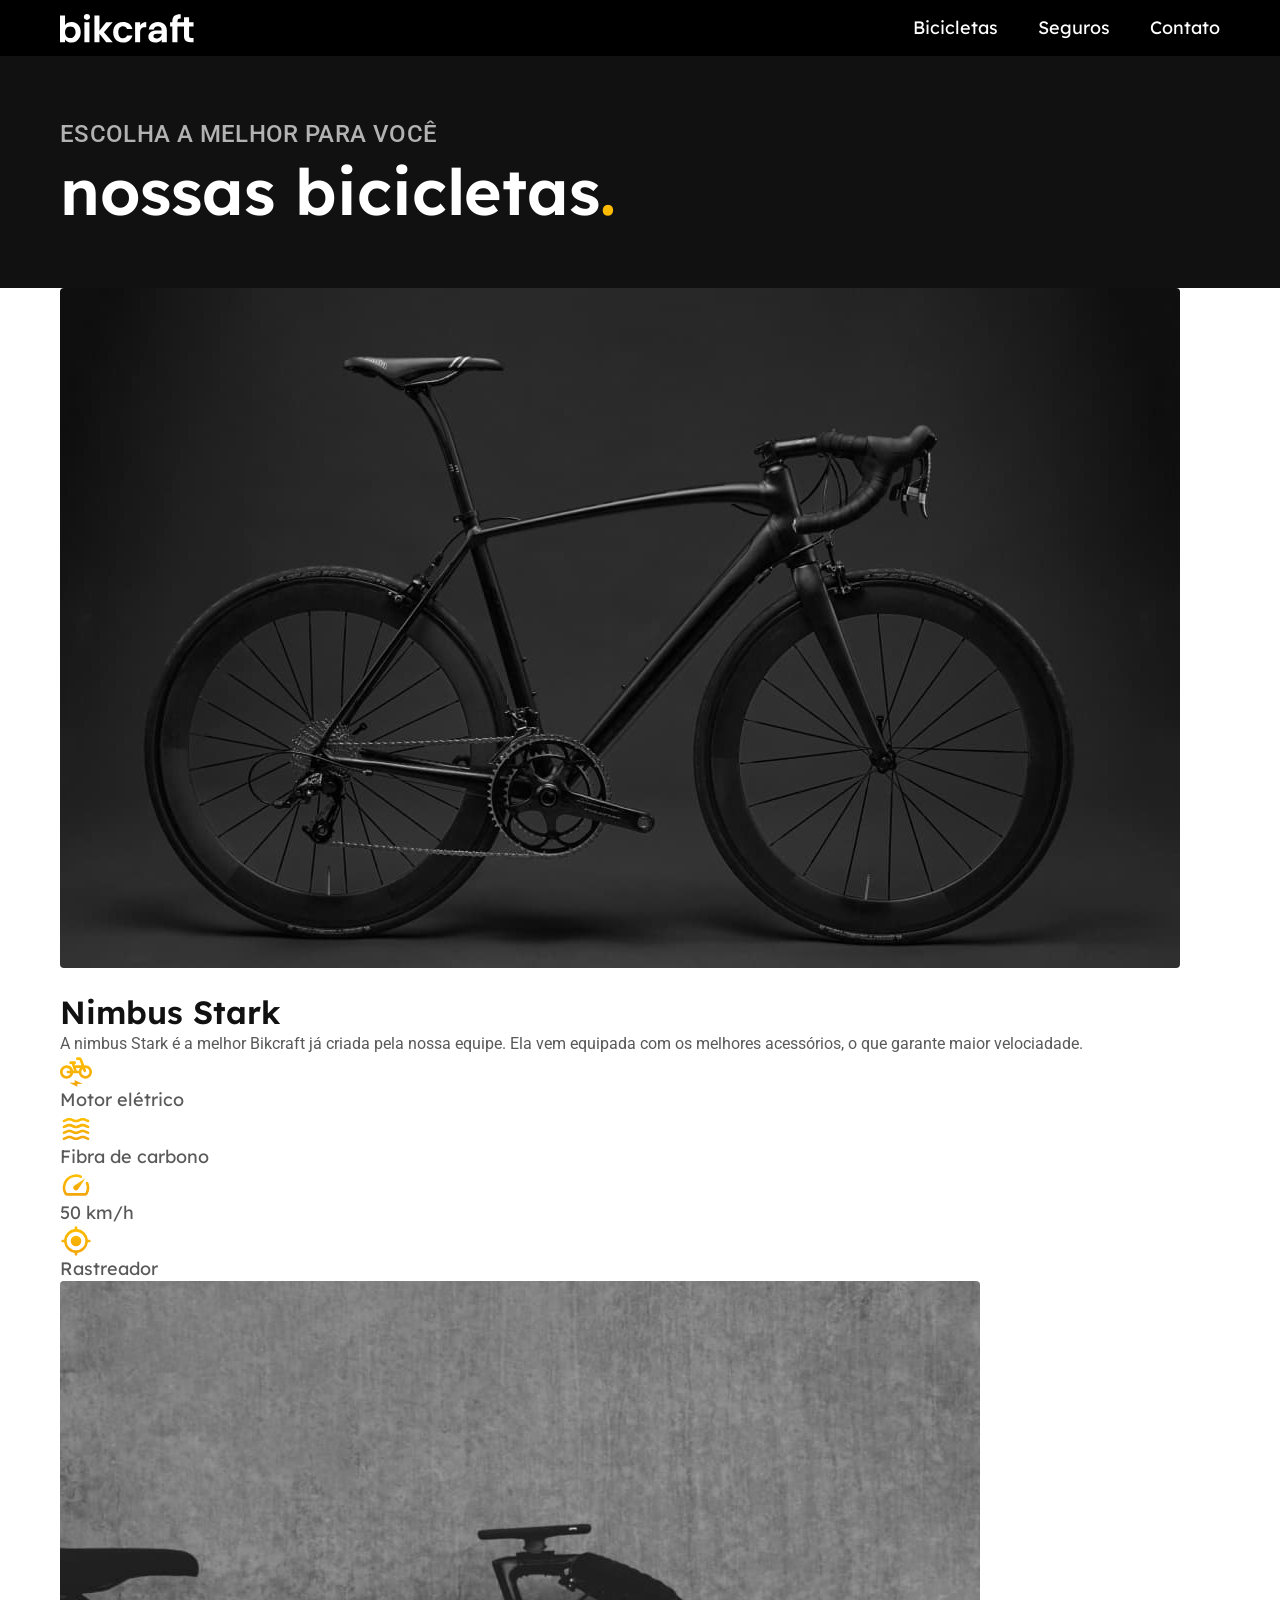
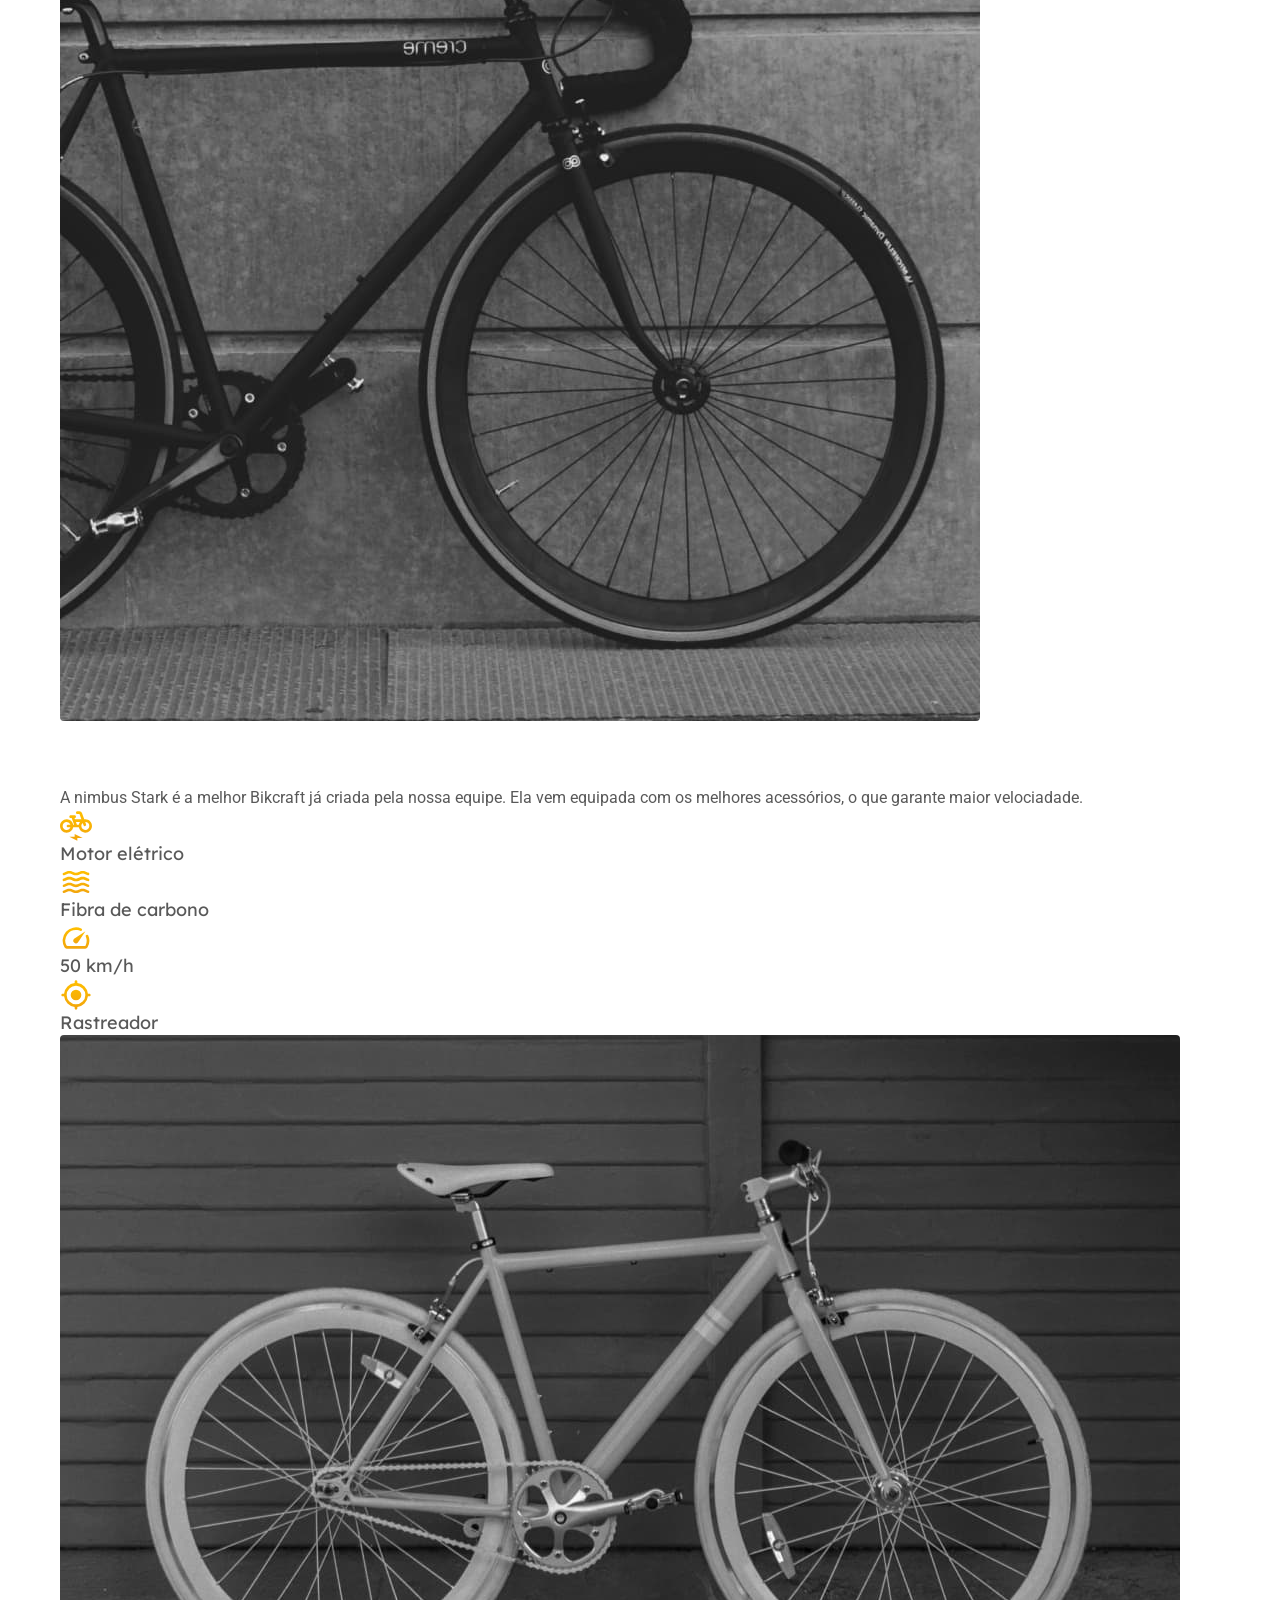
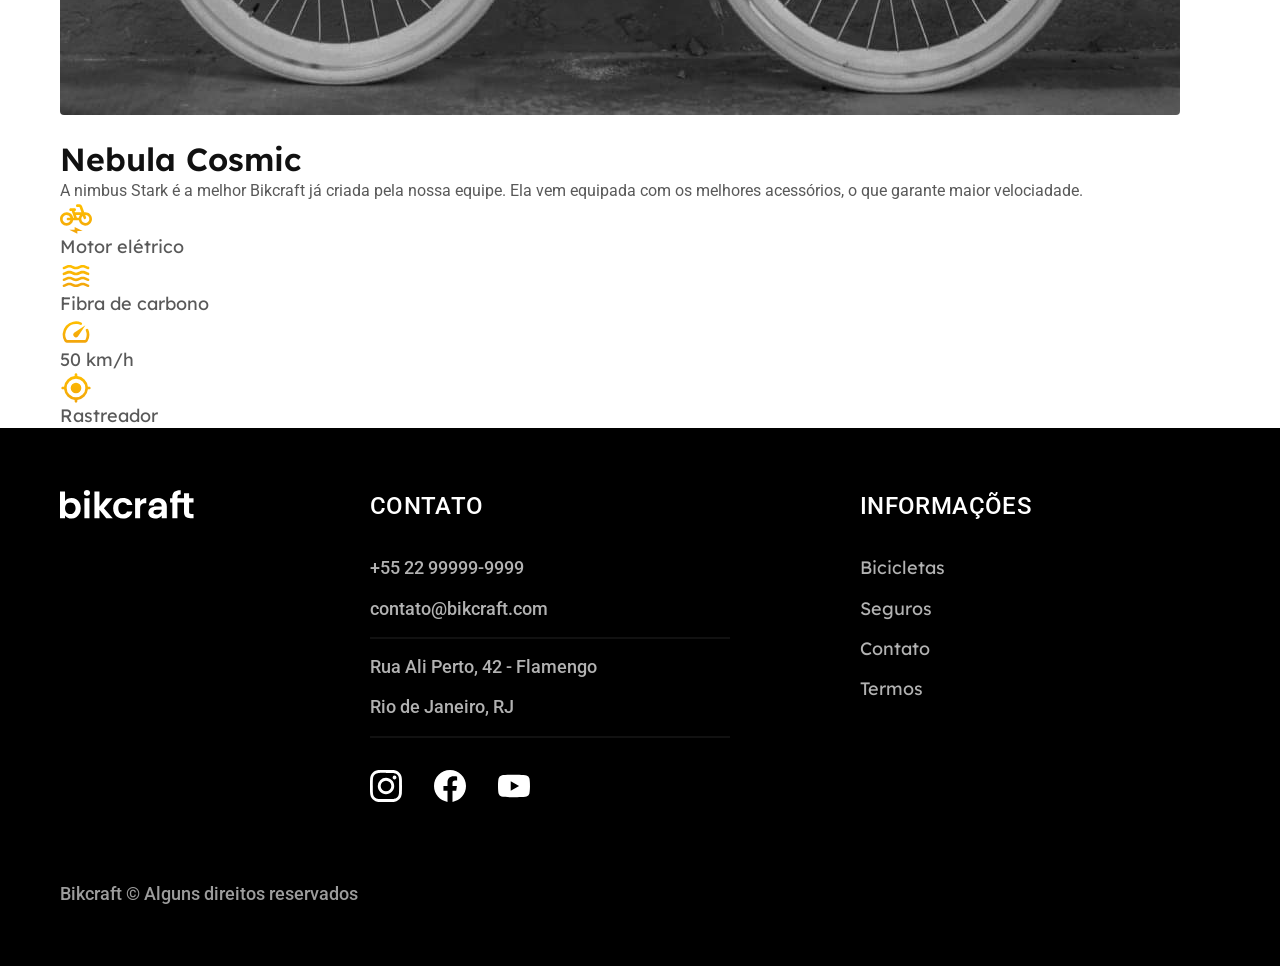
==== bicicletas.html @ 82ffe8f2 "pagina-bicicletas-inicio" ====
<!DOCTYPE html>
<html lang="pt-br">

<head>
  <meta charset="UTF-8">
  <meta name="viewport" content="width=device-width, initial-scale=1.0">
  <meta name="description" content="Termos e condições">
  <link rel="stylesheet" href="./styles/style.css">
  <link rel="preconnect" href="https://fonts.googleapis.com">
  <link rel="preconnect" href="https://fonts.gstatic.com" crossorigin>
  <link href="https://fonts.googleapis.com/css2?family=Lexend:wght@100..900&family=Merriweather:ital,opsz,wght@0,18..144,300..900;1,18..144,300..900&family=Nunito:ital,wght@0,200..1000;1,200..1000&family=Roboto:ital,wdth,wght@0,75..100,100..900;1,75..100,100..900&family=Rubik:ital,wght@0,300..900;1,300..900&display=swap" rel="stylesheet">
  <title>Bicicletas | Bikcraft</title>
</head>

<body id="bicicletas">
  <header class="header-bg">
    <div class="header container">
      <a href="./index.html"><img src="./img/bikcraft.svg" alt="Bikcraft"></a>

      <nav aria-label="primaria">
        <ul class="header-menu font-1-m cor-0">
          <li><a href="./bicicletas.html">Bicicletas</a></li>
          <li><a href="./seguros.html">Seguros</a></li>
          <li><a href="./contato.html">Contato</a></li>
        </ul>
      </nav>
    </div>
  </header>

  <main>
    <div class="titulo-bg">
      <div class="titulo container">
        <p class="font-2-l-b cor-5">Escolha a melhor para você</p>
        <h1 class="font-1-xxl cor-0">nossas bicicletas<span class="cor-p1">.</span></h1>
      </div>
    </div>

    <div class="bicicletas-bg">
      <div class="bicicletas container">
        <div class="bicicletas-imagem">
          <img src="./img/bicicletas/nimbus.jpg" alt="Bicicleta preto">
          <span class="font-2-m cor-0">R$ 4999</span>
        </div>
        <div class="bicicletas-conteudo">
          <h2 class="font-1-xl">Nimbus Stark</h2>
          <p class="font-2-s cor-8">A nimbus Stark é a melhor Bikcraft já criada pela nossa equipe. Ela vem equipada com os melhores acessórios, o que garante maior velociadade.</p>
          <ul class="font-1-m cor-8">
            <li>
              <img src="./img/icones/eletrica.svg" alt="">
              Motor elétrico
            </li>
            <li>
              <img src="./img/icones/carbono.svg" alt="">
              Fibra de carbono
            </li>
            <li>
              <img src="./img/icones/velocidade.svg" alt="">
              50 km/h
            </li>
            <li>
              <img src="./img/icones/rastreador.svg" alt="">
              Rastreador
            </li>
          </ul>
        </div>
      </div>
    </div>
    <div class="bicicletas-bg">
      <div class="bicicletas container">
        <div class="bicicletas-imagem">
          <img src="./img/bicicletas/magic-home.jpg" alt="Bicicleta preto">
          <span class="font-2-m cor-0">R$ 2499</span>
        </div>
        <div class="bicicletas-conteudo">
          <h2 class="font-1-xl cor-0">Magic Might</h2>
          <p class="font-2-s cor-8">A nimbus Stark é a melhor Bikcraft já criada pela nossa equipe. Ela vem equipada com os melhores acessórios, o que garante maior velociadade.</p>
          <ul class="font-1-m cor-8">
            <li>
              <img src="./img/icones/eletrica.svg" alt="">
              Motor elétrico
            </li>
            <li>
              <img src="./img/icones/carbono.svg" alt="">
              Fibra de carbono
            </li>
            <li>
              <img src="./img/icones/velocidade.svg" alt="">
              50 km/h
            </li>
            <li>
              <img src="./img/icones/rastreador.svg" alt="">
              Rastreador
            </li>
          </ul>
        </div>
      </div>
    </div>
    <div class="bicicletas-bg">
      <div class="bicicletas container">
        <div class="bicicletas-imagem">
          <img src="./img/bicicletas/nebula.jpg" alt="Bicicleta preto">
          <span class="font-2-m cor-0">R$ 3999</span>
        </div>
        <div class="bicicletas-conteudo">
          <h2 class="font-1-xl">Nebula Cosmic</h2>
          <p class="font-2-s cor-8">A nimbus Stark é a melhor Bikcraft já criada pela nossa equipe. Ela vem equipada com os melhores acessórios, o que garante maior velociadade.</p>
          <ul class="font-1-m cor-8">
            <li>
              <img src="./img/icones/eletrica.svg" alt="">
              Motor elétrico
            </li>
            <li>
              <img src="./img/icones/carbono.svg" alt="">
              Fibra de carbono
            </li>
            <li>
              <img src="./img/icones/velocidade.svg" alt="">
              50 km/h
            </li>
            <li>
              <img src="./img/icones/rastreador.svg" alt="">
              Rastreador
            </li>
          </ul>
        </div>
      </div>
    </div>
  </main>

  <footer class="footer-bg">
    <div class="footer container">
      <img src="./img/bikcraft.svg" alt="Bikcraft">
      <div class="footer-contato">
        <h3 class="font-2-l-b cor-0">Contato</h3>
        <ul class="font-2-m cor-5">
          <li><a href="tel:+5522999999999">+55 22 99999-9999</a></li>
          <li><a href="mailto:contato@bikcraft.com">contato@bikcraft.com</a></li>
          <li>Rua Ali Perto, 42 - Flamengo</li>
          <li>Rio de Janeiro, RJ</li>
        </ul>
        <div class="footer-redes">
          <a href="./"><img src="./img/redes/instagram.svg" alt="Instagram"></a>
          <a href="./"><img src="./img/redes/facebook.svg" alt="Facebook"></a>
          <a href="./"><img src="./img/redes/youtube.svg" alt="YouTube"></a>
        </div>
      </div>
      <div class="footer-informacoes">
        <h3 class="font-2-l-b cor-0">Informações</h3>
        <nav>
          <ul class="font-1-m cor-5">
            <li><a href="./bicicletas.html">Bicicletas</a></li>
            <li><a href="./seguros.html">Seguros</a></li>
            <li><a href="./contato.html">Contato</a></li>
            <li><a href="./termos.html">Termos</a></li>
          </ul>
        </nav>
      </div>
      <p class="footer-copy font-2-m cor-6">Bikcraft © Alguns direitos reservados </p>
    </div>
  </footer>

</body>

</html>
---- styles/style.css ----
@import url('./global/global.css');
@import url('./utilidades/tipografia.css');
@import url('./utilidades/cores.css');

@import url('./global/header.css');
@import url('./global/footer.css');

/* Utilidades */
@import url('./utilidades/componentes.css');

/* HomePage */
@import url('./home/introducao.css');
@import url('./home/tecnologia.css');
@import url('./home/parceiros.css');
@import url('./home/depoimento.css');

/* Bicicletas */
@import url('./bicicletas/bicicletas-lista.css');
@import url('./bicicletas/bicicletas.css');

/* Seguros */
@import url('./seguros/seguros.css');

/* Termos */
@import url('./termos/termos.css');
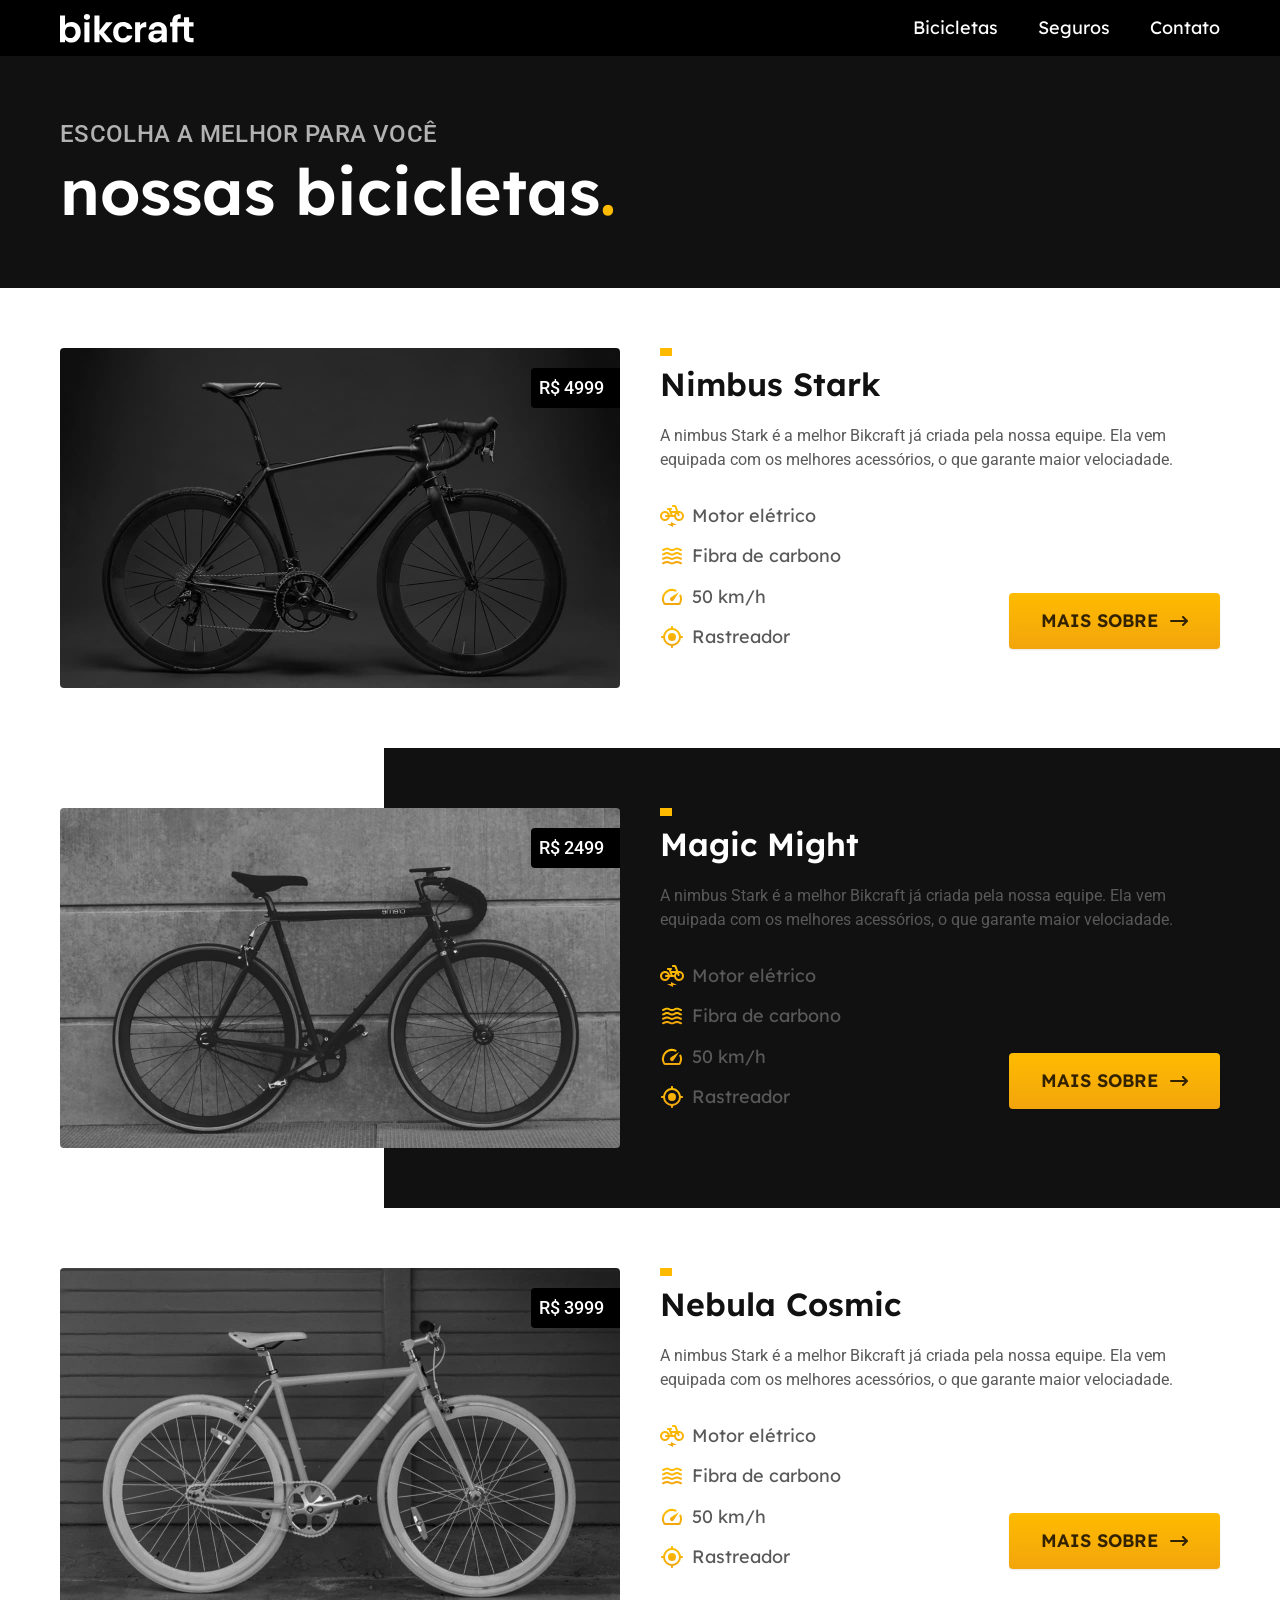
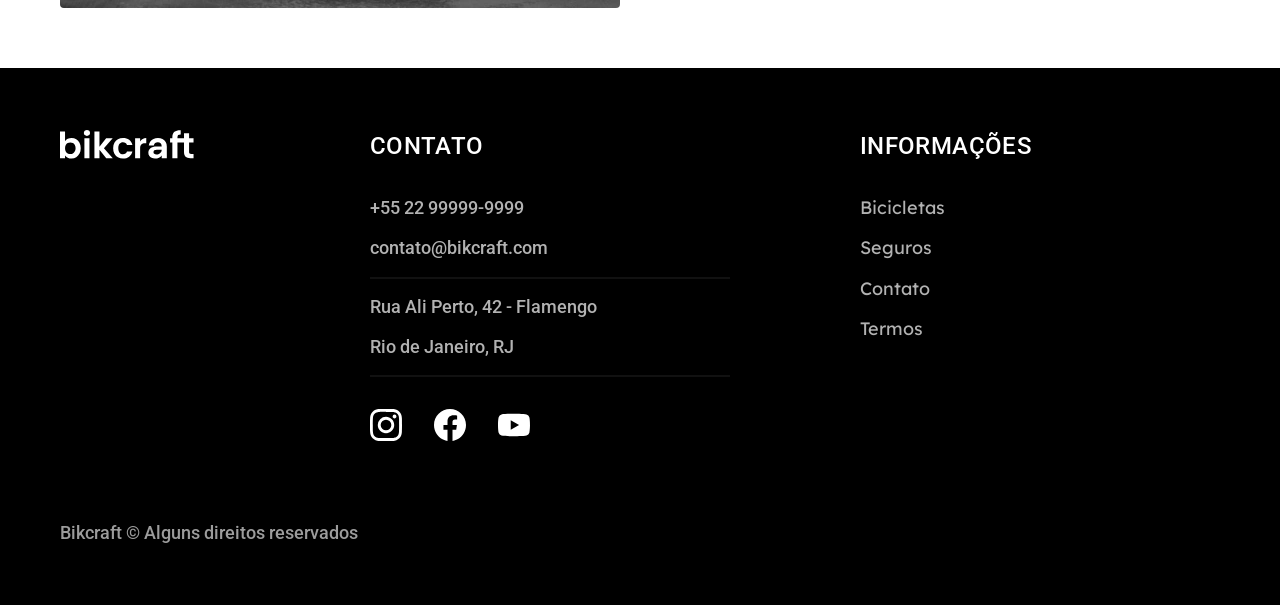
==== commit bcc57808: "final-bicicletas" ====
--- a/bicicletas.html
+++ b/bicicletas.html
@@ -35,40 +35,40 @@
       </div>
     </div>
 
+    <div class="bicicletas container">
+      <div class="bicicletas-imagem">
+        <img src="./img/bicicletas/nimbus.jpg" alt="Bicicleta preto">
+        <span class="font-2-m cor-0">R$ 4999</span>
+      </div>
+      <div class="bicicletas-conteudo">
+        <h2 class="font-1-xl">Nimbus Stark</h2>
+        <p class="font-2-s cor-8">A nimbus Stark é a melhor Bikcraft já criada pela nossa equipe. Ela vem equipada com os melhores acessórios, o que garante maior velociadade.</p>
+        <ul class="font-1-m cor-8">
+          <li>
+            <img src="./img/icones/eletrica.svg" alt="">
+            Motor elétrico
+          </li>
+          <li>
+            <img src="./img/icones/carbono.svg" alt="">
+            Fibra de carbono
+          </li>
+          <li>
+            <img src="./img/icones/velocidade.svg" alt="">
+            50 km/h
+          </li>
+          <li>
+            <img src="./img/icones/rastreador.svg" alt="">
+            Rastreador
+          </li>
+        </ul>
+        <a class="botao seta" href="./bicicletas/nimbus.html">Mais Sobre</a>
+      </div>
+    </div>
+
     <div class="bicicletas-bg">
       <div class="bicicletas container">
         <div class="bicicletas-imagem">
-          <img src="./img/bicicletas/nimbus.jpg" alt="Bicicleta preto">
-          <span class="font-2-m cor-0">R$ 4999</span>
-        </div>
-        <div class="bicicletas-conteudo">
-          <h2 class="font-1-xl">Nimbus Stark</h2>
-          <p class="font-2-s cor-8">A nimbus Stark é a melhor Bikcraft já criada pela nossa equipe. Ela vem equipada com os melhores acessórios, o que garante maior velociadade.</p>
-          <ul class="font-1-m cor-8">
-            <li>
-              <img src="./img/icones/eletrica.svg" alt="">
-              Motor elétrico
-            </li>
-            <li>
-              <img src="./img/icones/carbono.svg" alt="">
-              Fibra de carbono
-            </li>
-            <li>
-              <img src="./img/icones/velocidade.svg" alt="">
-              50 km/h
-            </li>
-            <li>
-              <img src="./img/icones/rastreador.svg" alt="">
-              Rastreador
-            </li>
-          </ul>
-        </div>
-      </div>
-    </div>
-    <div class="bicicletas-bg">
-      <div class="bicicletas container">
-        <div class="bicicletas-imagem">
-          <img src="./img/bicicletas/magic-home.jpg" alt="Bicicleta preto">
+          <img src="./img/bicicletas/magic.jpg" alt="Bicicleta preto">
           <span class="font-2-m cor-0">R$ 2499</span>
         </div>
         <div class="bicicletas-conteudo">
@@ -92,39 +92,42 @@
               Rastreador
             </li>
           </ul>
+          <a class="botao seta" href="./bicicletas/magic.html">Mais Sobre</a>
         </div>
       </div>
     </div>
-    <div class="bicicletas-bg">
-      <div class="bicicletas container">
-        <div class="bicicletas-imagem">
-          <img src="./img/bicicletas/nebula.jpg" alt="Bicicleta preto">
-          <span class="font-2-m cor-0">R$ 3999</span>
-        </div>
-        <div class="bicicletas-conteudo">
-          <h2 class="font-1-xl">Nebula Cosmic</h2>
-          <p class="font-2-s cor-8">A nimbus Stark é a melhor Bikcraft já criada pela nossa equipe. Ela vem equipada com os melhores acessórios, o que garante maior velociadade.</p>
-          <ul class="font-1-m cor-8">
-            <li>
-              <img src="./img/icones/eletrica.svg" alt="">
-              Motor elétrico
-            </li>
-            <li>
-              <img src="./img/icones/carbono.svg" alt="">
-              Fibra de carbono
-            </li>
-            <li>
-              <img src="./img/icones/velocidade.svg" alt="">
-              50 km/h
-            </li>
-            <li>
-              <img src="./img/icones/rastreador.svg" alt="">
-              Rastreador
-            </li>
-          </ul>
-        </div>
+
+    <div class="bicicletas container">
+      <div class="bicicletas-imagem">
+        <img src="./img/bicicletas/nebula.jpg" alt="Bicicleta preto">
+        <span class="font-2-m cor-0">R$ 3999</span>
+      </div>
+      <div class="bicicletas-conteudo">
+        <h2 class="font-1-xl">Nebula Cosmic</h2>
+        <p class="font-2-s cor-8">A nimbus Stark é a melhor Bikcraft já criada pela nossa equipe. Ela vem equipada com os melhores acessórios, o que garante maior velociadade.</p>
+        <ul class="font-1-m cor-8">
+          <li>
+            <img src="./img/icones/eletrica.svg" alt="">
+            Motor elétrico
+          </li>
+          <li>
+            <img src="./img/icones/carbono.svg" alt="">
+            Fibra de carbono
+          </li>
+          <li>
+            <img src="./img/icones/velocidade.svg" alt="">
+            50 km/h
+          </li>
+          <li>
+            <img src="./img/icones/rastreador.svg" alt="">
+            Rastreador
+          </li>
+        </ul>
+        <a class="botao seta" href="./bicicletas/nebula.html">Mais Sobre</a>
       </div>
     </div>
+
+
   </main>
 
   <footer class="footer-bg">
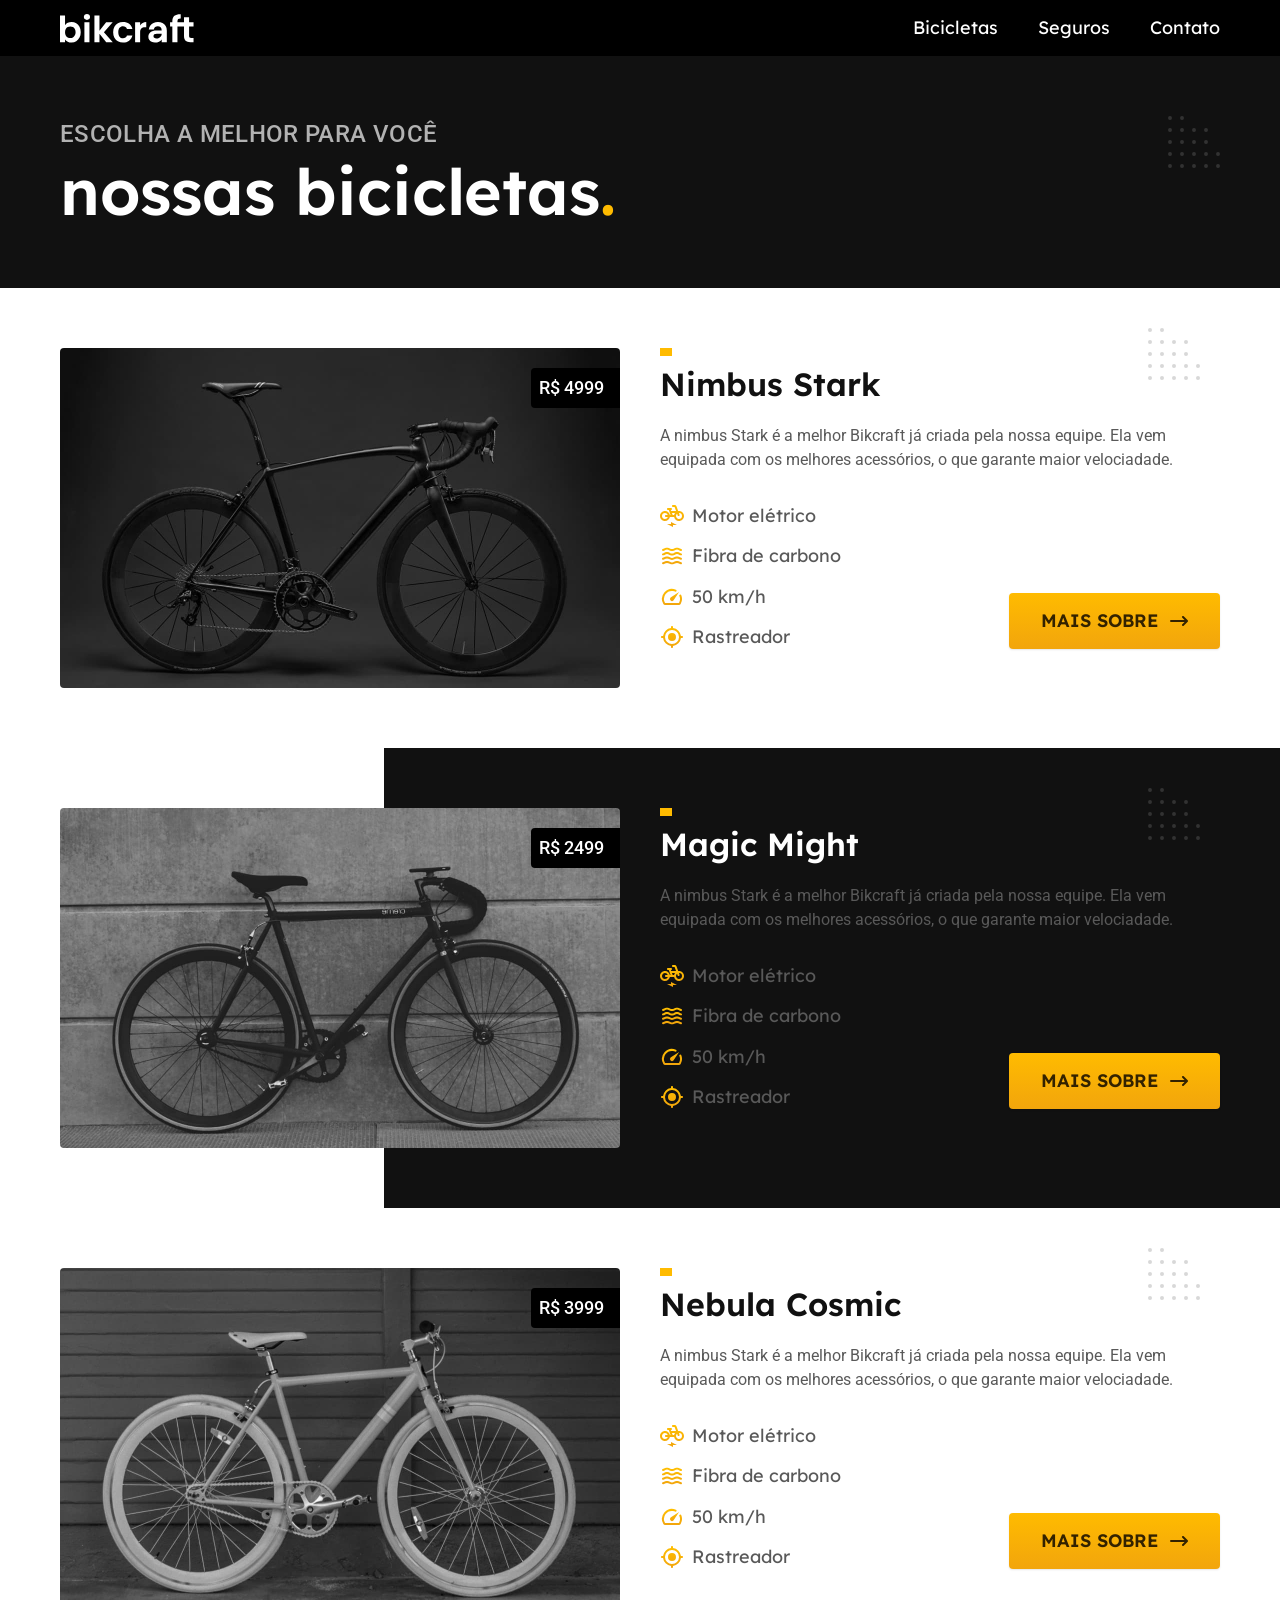
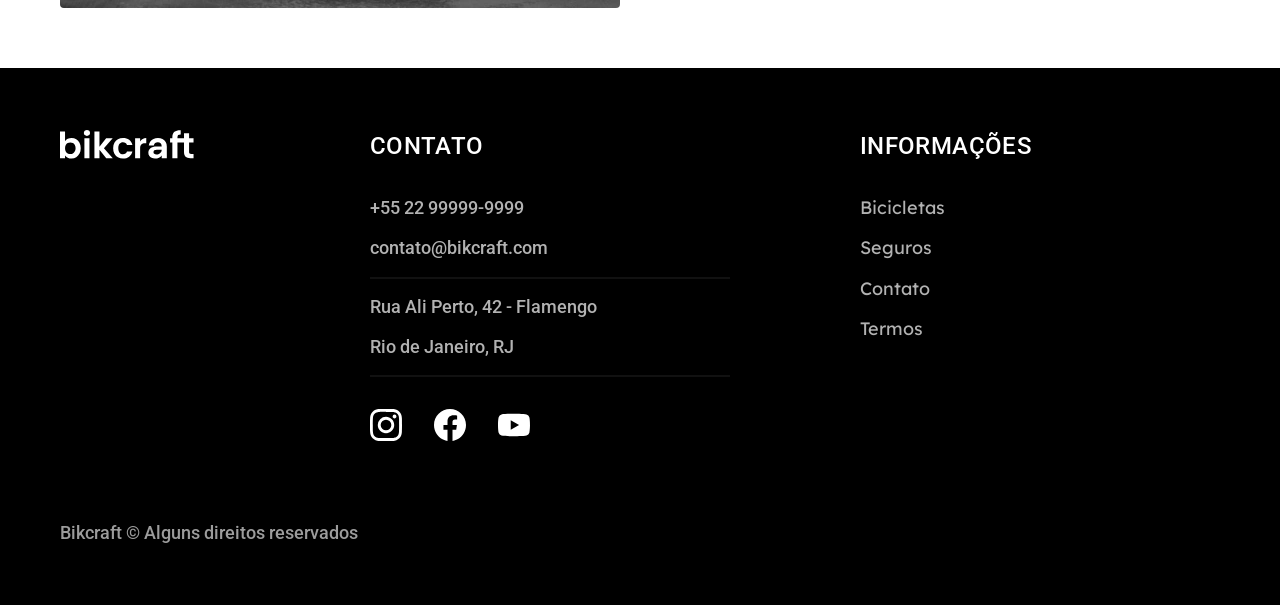
==== commit 58d5372e: "final-da-pagina-orcamento" ====
--- a/bicicletas.html
+++ b/bicicletas.html
@@ -5,6 +5,7 @@
   <meta charset="UTF-8">
   <meta name="viewport" content="width=device-width, initial-scale=1.0">
   <meta name="description" content="Termos e condições">
+  <link rel="preload" href="./styles/style.css" as="style">
   <link rel="stylesheet" href="./styles/style.css">
   <link rel="preconnect" href="https://fonts.googleapis.com">
   <link rel="preconnect" href="https://fonts.gstatic.com" crossorigin>
--- a/styles/style.css
+++ b/styles/style.css
@@ -7,6 +7,7 @@
 
 /* Utilidades */
 @import url('./utilidades/componentes.css');
+@import url('./utilidades/formulario.css');
 
 /* HomePage */
 @import url('./home/introducao.css');
@@ -20,6 +21,19 @@
 
 /* Seguros */
 @import url('./seguros/seguros.css');
+@import url('./seguros/vantagens.css');
+@import url('./seguros/perguntas.css');
 
 /* Termos */
 @import url('./termos/termos.css');
+
+/* Bicicleta */
+@import url('./bicicleta/bicicleta.css');
+@import url('./bicicleta/seguro.css');
+
+/* Contato */
+@import url('./contato/contato.css');
+@import url('./contato/lojas.css');
+
+/* Orçamento */
+@import url('./orcamento/orcamento.css');
--- a/styles/style.css
+++ b/styles/style.css
@@ -7,6 +7,7 @@
 
 /* Utilidades */
 @import url('./utilidades/componentes.css');
+@import url('./utilidades/formulario.css');
 
 /* HomePage */
 @import url('./home/introducao.css');
@@ -20,6 +21,19 @@
 
 /* Seguros */
 @import url('./seguros/seguros.css');
+@import url('./seguros/vantagens.css');
+@import url('./seguros/perguntas.css');
 
 /* Termos */
 @import url('./termos/termos.css');
+
+/* Bicicleta */
+@import url('./bicicleta/bicicleta.css');
+@import url('./bicicleta/seguro.css');
+
+/* Contato */
+@import url('./contato/contato.css');
+@import url('./contato/lojas.css');
+
+/* Orçamento */
+@import url('./orcamento/orcamento.css');
